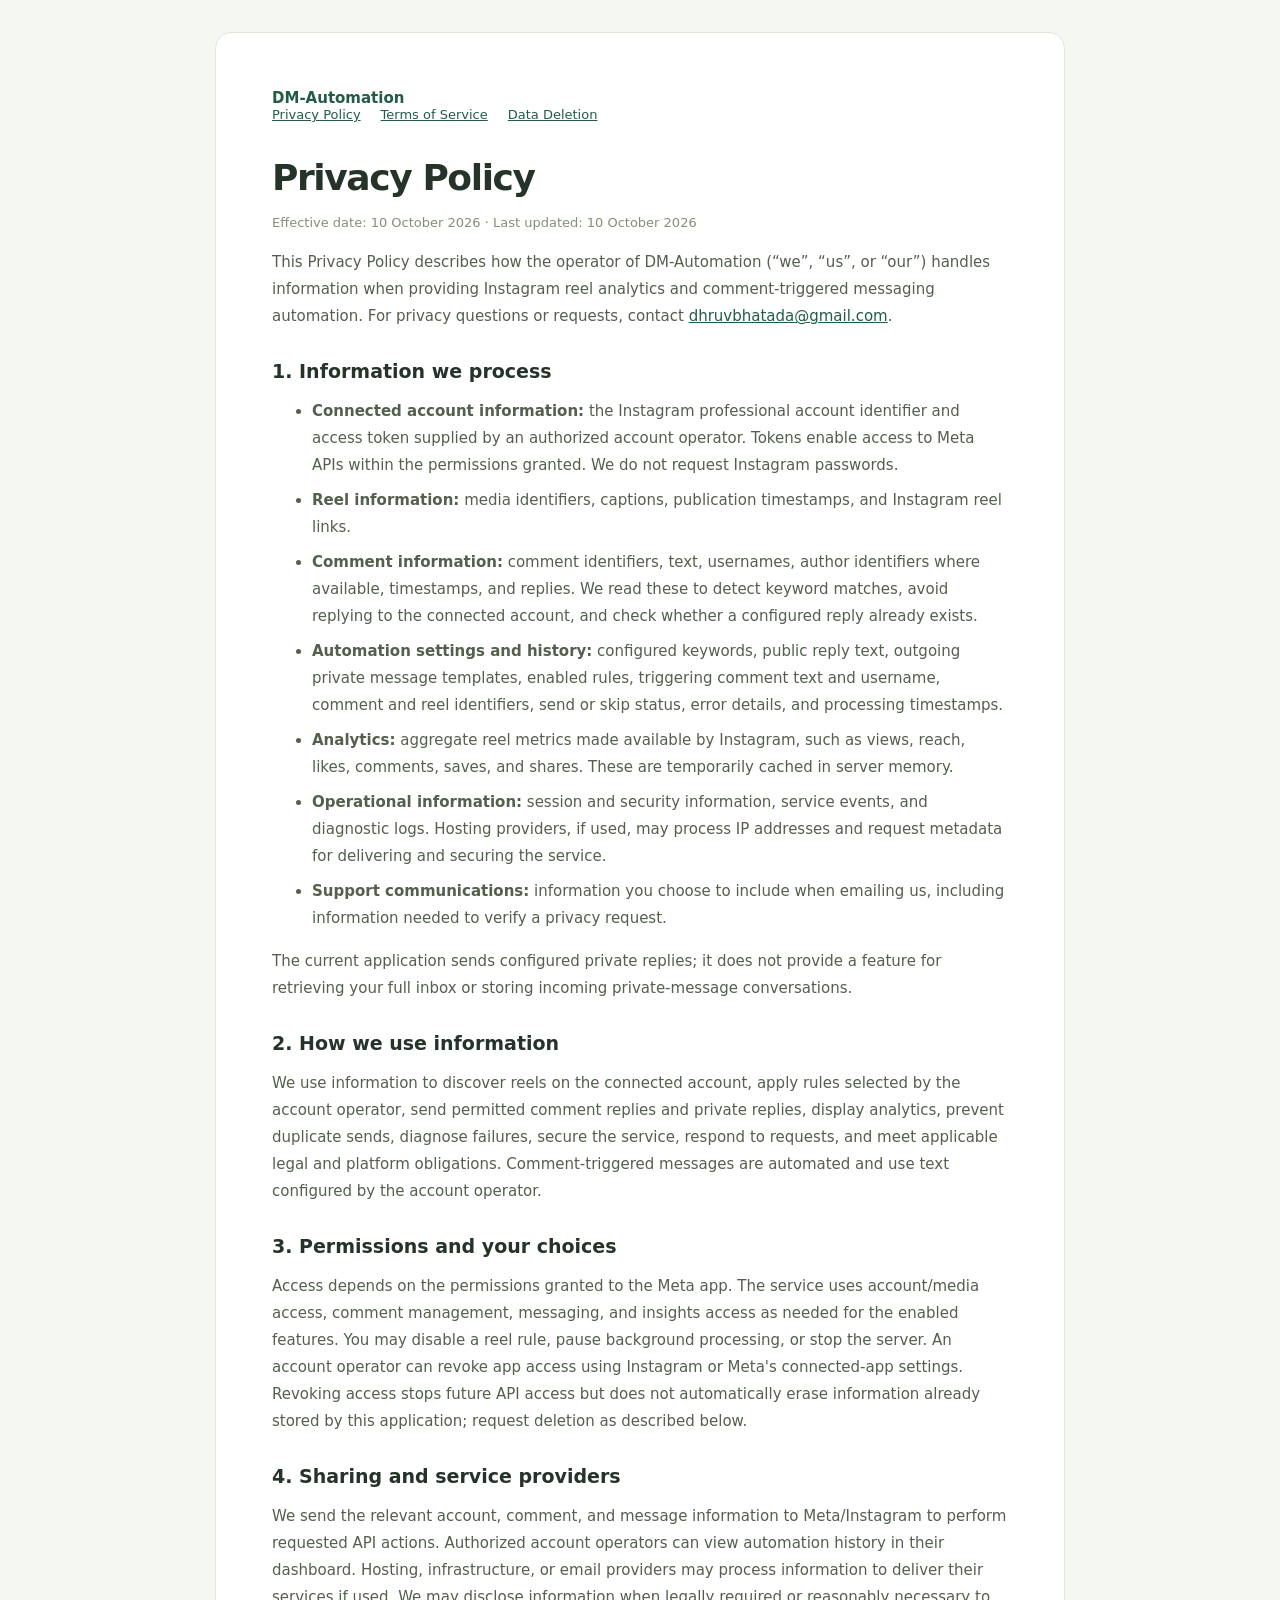
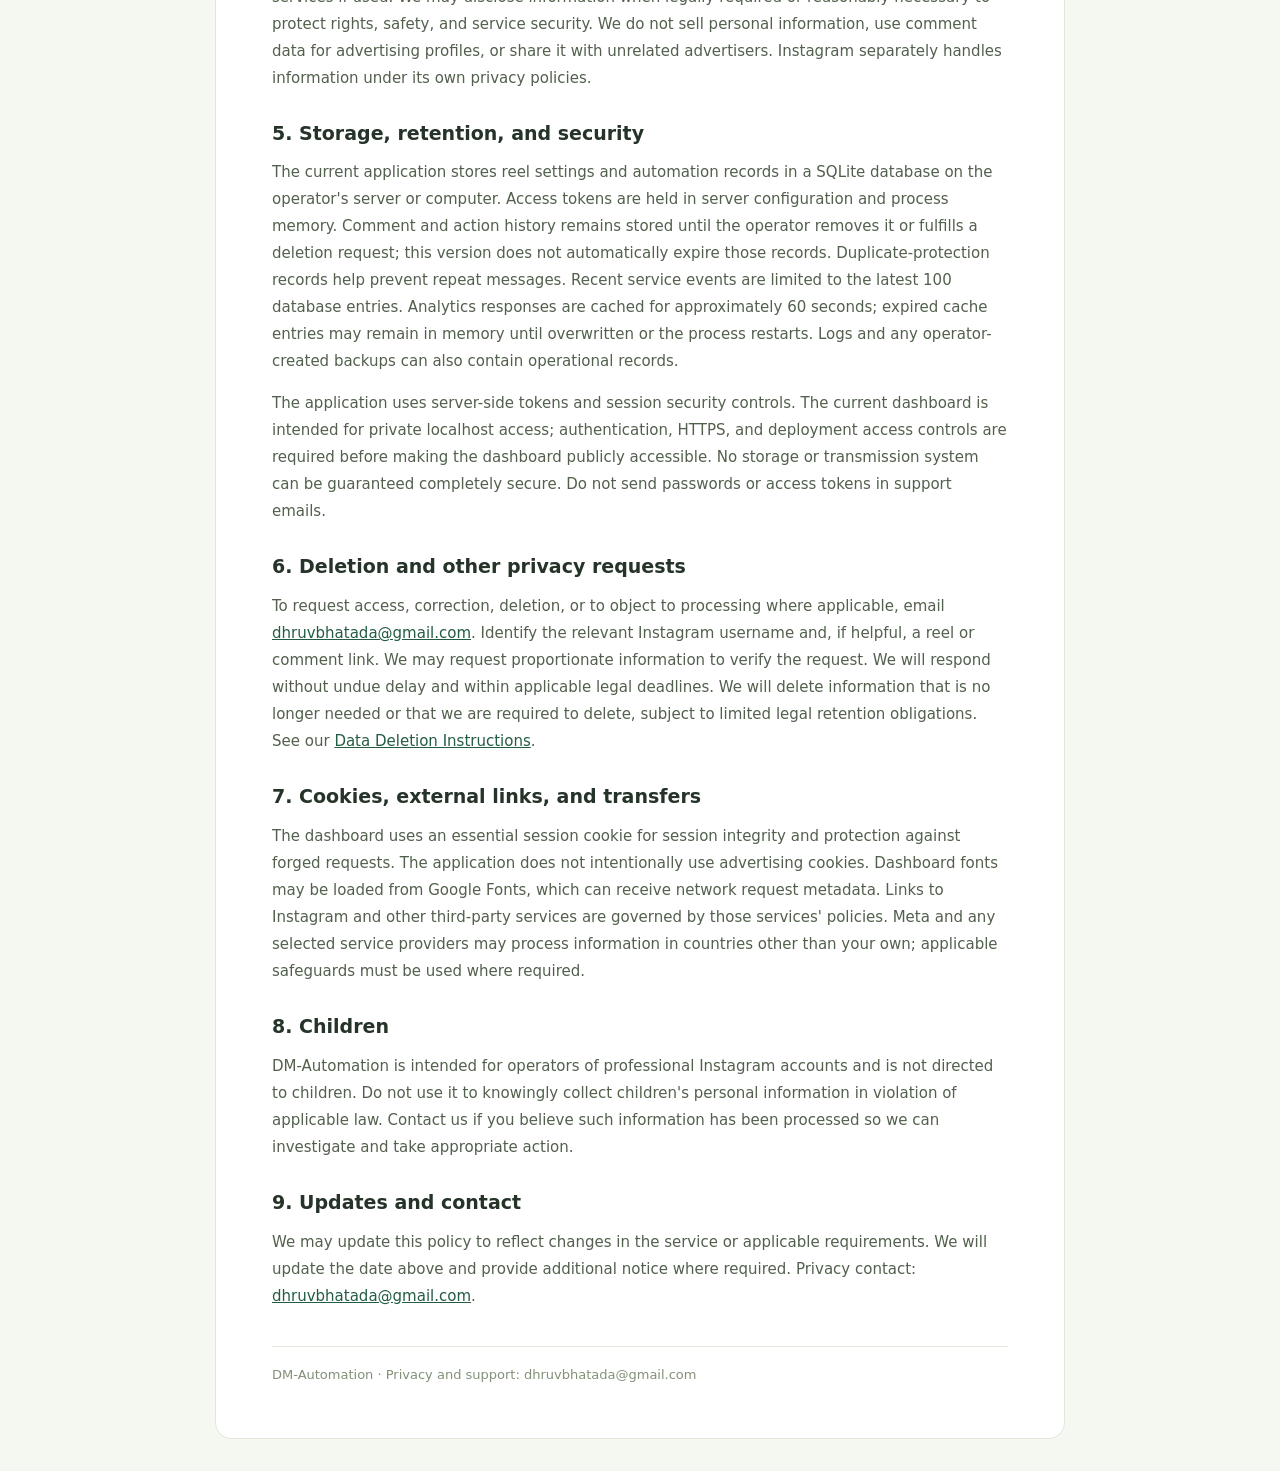
==== static/legal/privacy-policy.html @ cf94023c "Add legal documents and styling for privacy policy and terms of service - Create legal.css for consi" ====
<!doctype html><html lang="en"><head><meta charset="utf-8"><meta name="viewport" content="width=device-width,initial-scale=1"><title>Privacy Policy | DM-Automation</title><link rel="stylesheet" href="legal.css"></head><body><main>
<div class="brand">DM-Automation</div><nav><a href="privacy-policy.html">Privacy Policy</a><a href="terms-of-service.html">Terms of Service</a><a href="data-deletion.html">Data Deletion</a></nav>
<h1>Privacy Policy</h1><p class="meta">Effective date: 10 October 2026 · Last updated: 10 October 2026</p>
<p>This Privacy Policy describes how the operator of DM-Automation (“we”, “us”, or “our”) handles information when providing Instagram reel analytics and comment-triggered messaging automation. For privacy questions or requests, contact <a href="mailto:dhruvbhatada@gmail.com">dhruvbhatada@gmail.com</a>.</p>
<h2>1. Information we process</h2><ul>
<li><strong>Connected account information:</strong> the Instagram professional account identifier and access token supplied by an authorized account operator. Tokens enable access to Meta APIs within the permissions granted. We do not request Instagram passwords.</li>
<li><strong>Reel information:</strong> media identifiers, captions, publication timestamps, and Instagram reel links.</li>
<li><strong>Comment information:</strong> comment identifiers, text, usernames, author identifiers where available, timestamps, and replies. We read these to detect keyword matches, avoid replying to the connected account, and check whether a configured reply already exists.</li>
<li><strong>Automation settings and history:</strong> configured keywords, public reply text, outgoing private message templates, enabled rules, triggering comment text and username, comment and reel identifiers, send or skip status, error details, and processing timestamps.</li>
<li><strong>Analytics:</strong> aggregate reel metrics made available by Instagram, such as views, reach, likes, comments, saves, and shares. These are temporarily cached in server memory.</li>
<li><strong>Operational information:</strong> session and security information, service events, and diagnostic logs. Hosting providers, if used, may process IP addresses and request metadata for delivering and securing the service.</li>
<li><strong>Support communications:</strong> information you choose to include when emailing us, including information needed to verify a privacy request.</li></ul>
<p>The current application sends configured private replies; it does not provide a feature for retrieving your full inbox or storing incoming private-message conversations.</p>
<h2>2. How we use information</h2><p>We use information to discover reels on the connected account, apply rules selected by the account operator, send permitted comment replies and private replies, display analytics, prevent duplicate sends, diagnose failures, secure the service, respond to requests, and meet applicable legal and platform obligations. Comment-triggered messages are automated and use text configured by the account operator.</p>
<h2>3. Permissions and your choices</h2><p>Access depends on the permissions granted to the Meta app. The service uses account/media access, comment management, messaging, and insights access as needed for the enabled features. You may disable a reel rule, pause background processing, or stop the server. An account operator can revoke app access using Instagram or Meta's connected-app settings. Revoking access stops future API access but does not automatically erase information already stored by this application; request deletion as described below.</p>
<h2>4. Sharing and service providers</h2><p>We send the relevant account, comment, and message information to Meta/Instagram to perform requested API actions. Authorized account operators can view automation history in their dashboard. Hosting, infrastructure, or email providers may process information to deliver their services if used. We may disclose information when legally required or reasonably necessary to protect rights, safety, and service security. We do not sell personal information, use comment data for advertising profiles, or share it with unrelated advertisers. Instagram separately handles information under its own privacy policies.</p>
<h2>5. Storage, retention, and security</h2><p>The current application stores reel settings and automation records in a SQLite database on the operator's server or computer. Access tokens are held in server configuration and process memory. Comment and action history remains stored until the operator removes it or fulfills a deletion request; this version does not automatically expire those records. Duplicate-protection records help prevent repeat messages. Recent service events are limited to the latest 100 database entries. Analytics responses are cached for approximately 60 seconds; expired cache entries may remain in memory until overwritten or the process restarts. Logs and any operator-created backups can also contain operational records.</p>
<p>The application uses server-side tokens and session security controls. The current dashboard is intended for private localhost access; authentication, HTTPS, and deployment access controls are required before making the dashboard publicly accessible. No storage or transmission system can be guaranteed completely secure. Do not send passwords or access tokens in support emails.</p>
<h2>6. Deletion and other privacy requests</h2><p>To request access, correction, deletion, or to object to processing where applicable, email <a href="mailto:dhruvbhatada@gmail.com">dhruvbhatada@gmail.com</a>. Identify the relevant Instagram username and, if helpful, a reel or comment link. We may request proportionate information to verify the request. We will respond without undue delay and within applicable legal deadlines. We will delete information that is no longer needed or that we are required to delete, subject to limited legal retention obligations. See our <a href="data-deletion.html">Data Deletion Instructions</a>.</p>
<h2>7. Cookies, external links, and transfers</h2><p>The dashboard uses an essential session cookie for session integrity and protection against forged requests. The application does not intentionally use advertising cookies. Dashboard fonts may be loaded from Google Fonts, which can receive network request metadata. Links to Instagram and other third-party services are governed by those services' policies. Meta and any selected service providers may process information in countries other than your own; applicable safeguards must be used where required.</p>
<h2>8. Children</h2><p>DM-Automation is intended for operators of professional Instagram accounts and is not directed to children. Do not use it to knowingly collect children's personal information in violation of applicable law. Contact us if you believe such information has been processed so we can investigate and take appropriate action.</p>
<h2>9. Updates and contact</h2><p>We may update this policy to reflect changes in the service or applicable requirements. We will update the date above and provide additional notice where required. Privacy contact: <a href="mailto:dhruvbhatada@gmail.com">dhruvbhatada@gmail.com</a>.</p>
<footer>DM-Automation · Privacy and support: dhruvbhatada@gmail.com</footer></main></body></html>
---- static/legal/legal.css ----
:root{font-family:system-ui,sans-serif;color:#253329;background:#f5f7f1}*{box-sizing:border-box}body{margin:0;padding:32px 18px}main{max-width:850px;margin:auto;background:white;border:1px solid #e1e7db;border-radius:16px;padding:clamp(24px,5vw,56px)}nav{display:flex;gap:20px;flex-wrap:wrap;font-size:13px;margin-bottom:35px}a{color:#235c43}h1{font-size:36px;letter-spacing:-1.4px;margin-bottom:12px}h2{font-size:19px;margin-top:30px}p,li{font-size:15px;line-height:1.8;color:#52604d}li{margin-bottom:8px}.meta{color:#839078;font-size:13px}.brand{font-weight:700;color:#235c43;font-size:15px}footer{border-top:1px solid #e1e7db;margin-top:36px;padding-top:20px;font-size:13px;color:#839078}
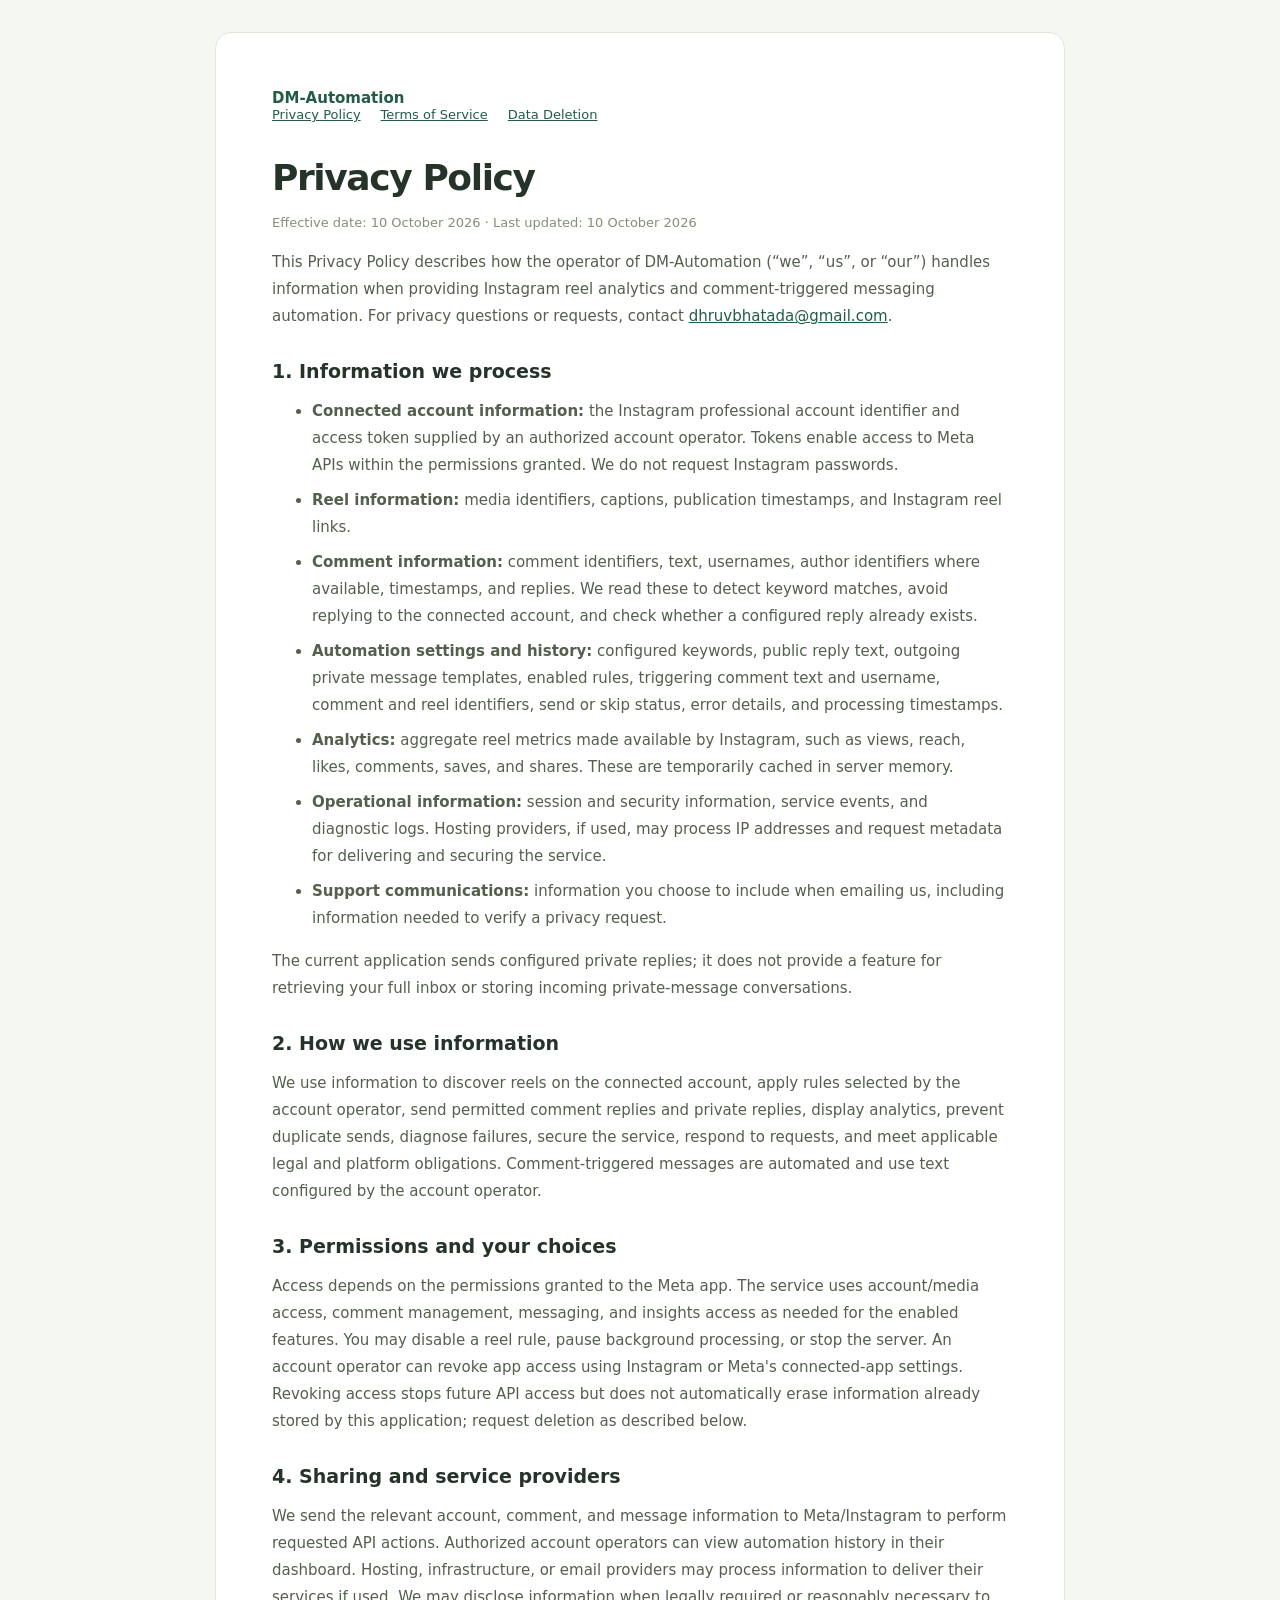
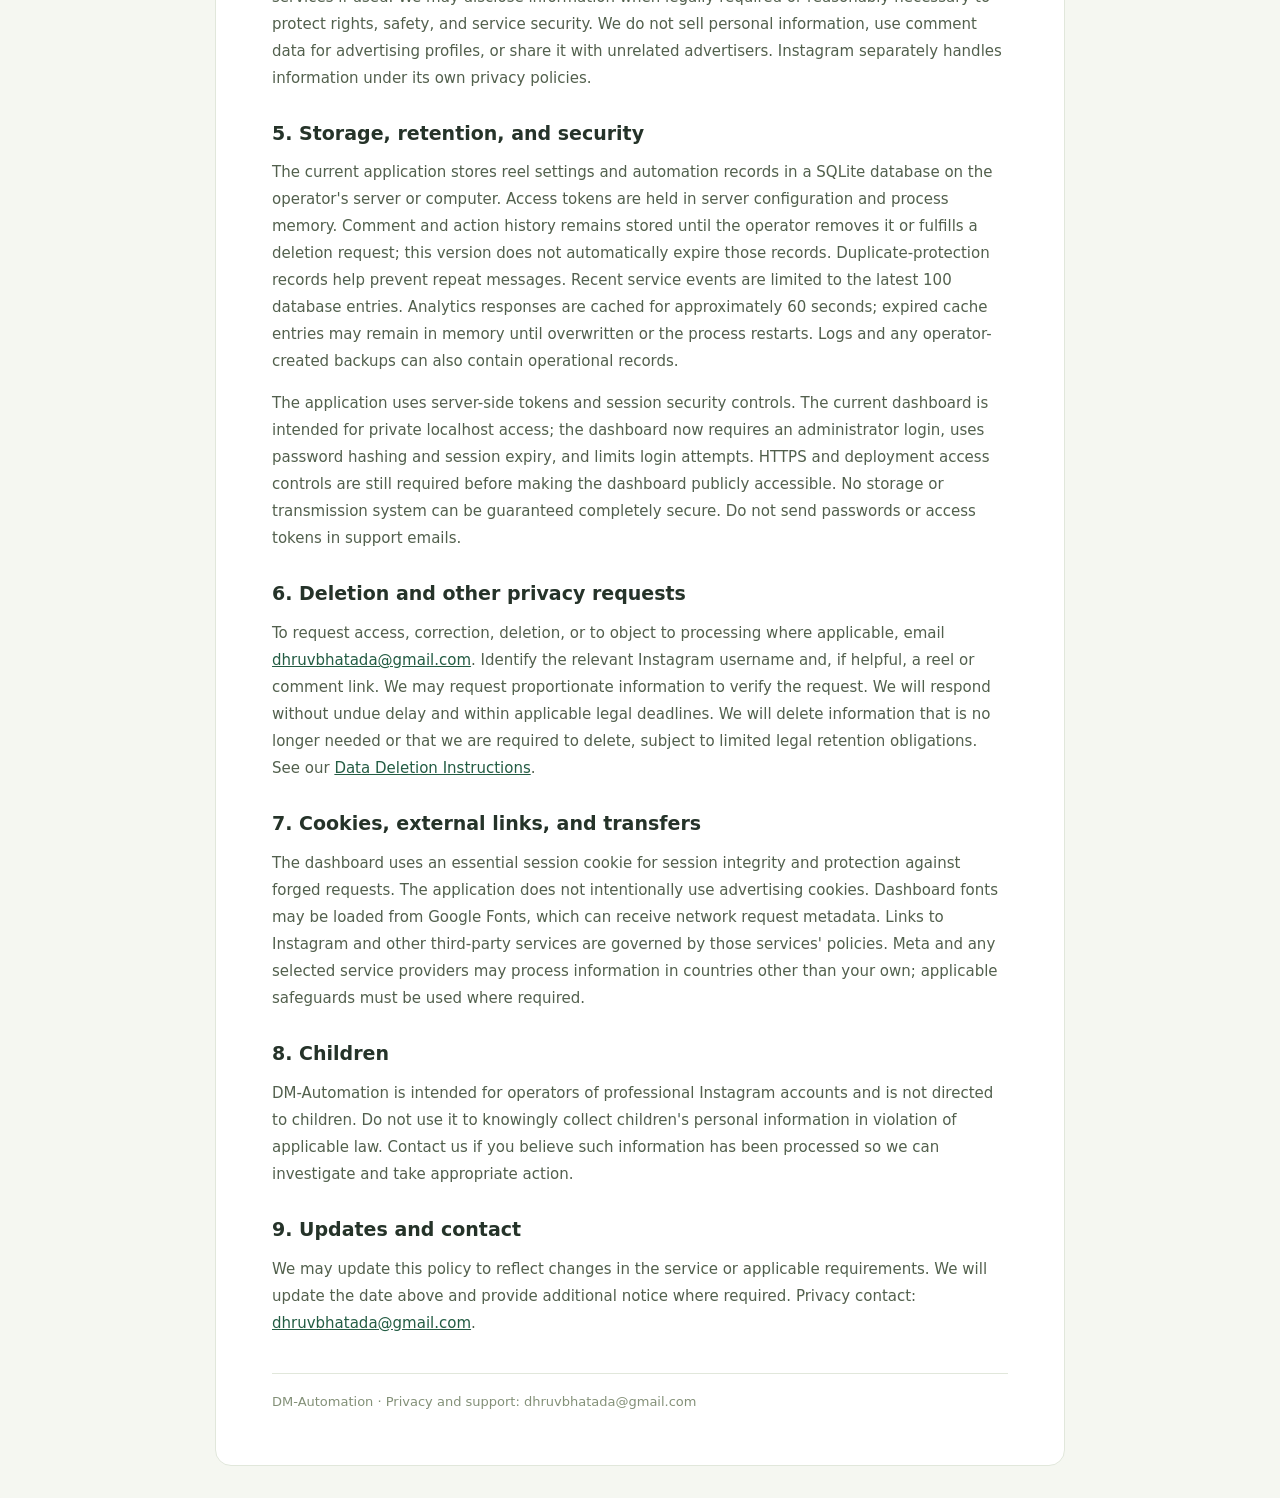
==== commit cfab8d04: "Implement dashboard authentication with session management and login functionality" ====
--- a/static/legal/privacy-policy.html
+++ b/static/legal/privacy-policy.html
@@ -15,7 +15,7 @@
 <h2>3. Permissions and your choices</h2><p>Access depends on the permissions granted to the Meta app. The service uses account/media access, comment management, messaging, and insights access as needed for the enabled features. You may disable a reel rule, pause background processing, or stop the server. An account operator can revoke app access using Instagram or Meta's connected-app settings. Revoking access stops future API access but does not automatically erase information already stored by this application; request deletion as described below.</p>
 <h2>4. Sharing and service providers</h2><p>We send the relevant account, comment, and message information to Meta/Instagram to perform requested API actions. Authorized account operators can view automation history in their dashboard. Hosting, infrastructure, or email providers may process information to deliver their services if used. We may disclose information when legally required or reasonably necessary to protect rights, safety, and service security. We do not sell personal information, use comment data for advertising profiles, or share it with unrelated advertisers. Instagram separately handles information under its own privacy policies.</p>
 <h2>5. Storage, retention, and security</h2><p>The current application stores reel settings and automation records in a SQLite database on the operator's server or computer. Access tokens are held in server configuration and process memory. Comment and action history remains stored until the operator removes it or fulfills a deletion request; this version does not automatically expire those records. Duplicate-protection records help prevent repeat messages. Recent service events are limited to the latest 100 database entries. Analytics responses are cached for approximately 60 seconds; expired cache entries may remain in memory until overwritten or the process restarts. Logs and any operator-created backups can also contain operational records.</p>
-<p>The application uses server-side tokens and session security controls. The current dashboard is intended for private localhost access; authentication, HTTPS, and deployment access controls are required before making the dashboard publicly accessible. No storage or transmission system can be guaranteed completely secure. Do not send passwords or access tokens in support emails.</p>
+<p>The application uses server-side tokens and session security controls. The current dashboard is intended for private localhost access; the dashboard now requires an administrator login, uses password hashing and session expiry, and limits login attempts. HTTPS and deployment access controls are still required before making the dashboard publicly accessible. No storage or transmission system can be guaranteed completely secure. Do not send passwords or access tokens in support emails.</p>
 <h2>6. Deletion and other privacy requests</h2><p>To request access, correction, deletion, or to object to processing where applicable, email <a href="mailto:dhruvbhatada@gmail.com">dhruvbhatada@gmail.com</a>. Identify the relevant Instagram username and, if helpful, a reel or comment link. We may request proportionate information to verify the request. We will respond without undue delay and within applicable legal deadlines. We will delete information that is no longer needed or that we are required to delete, subject to limited legal retention obligations. See our <a href="data-deletion.html">Data Deletion Instructions</a>.</p>
 <h2>7. Cookies, external links, and transfers</h2><p>The dashboard uses an essential session cookie for session integrity and protection against forged requests. The application does not intentionally use advertising cookies. Dashboard fonts may be loaded from Google Fonts, which can receive network request metadata. Links to Instagram and other third-party services are governed by those services' policies. Meta and any selected service providers may process information in countries other than your own; applicable safeguards must be used where required.</p>
 <h2>8. Children</h2><p>DM-Automation is intended for operators of professional Instagram accounts and is not directed to children. Do not use it to knowingly collect children's personal information in violation of applicable law. Contact us if you believe such information has been processed so we can investigate and take appropriate action.</p>
